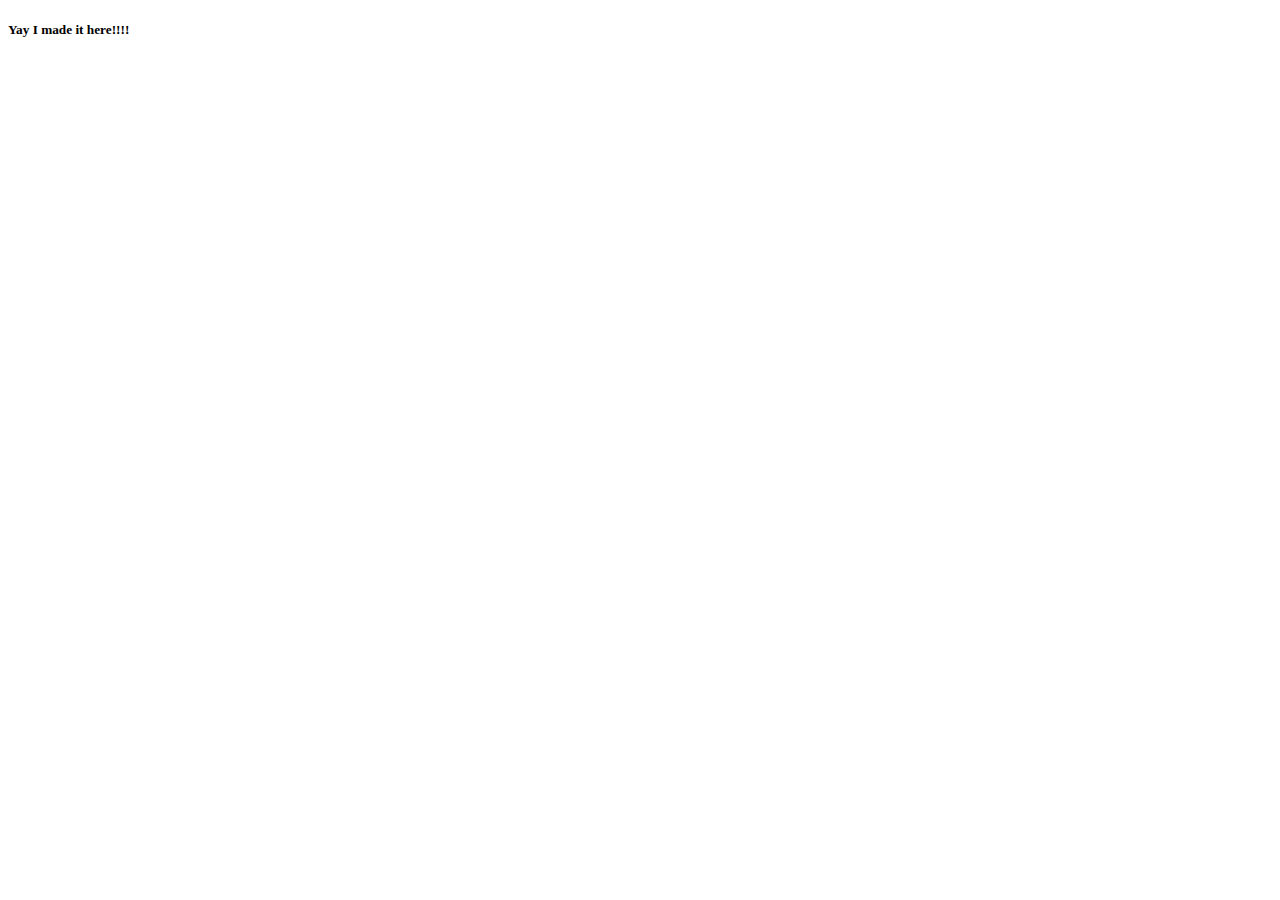
==== src/main/resources/public/index.html @ 15dacc79 "first commit" ====
<!DOCTYPE html>
<html>
<head>
    <meta name="viewport" content="width=device-width, initial-scale=1">
    <title>MeetupRSVP</title>
    <link rel="stylesheet" href="style.css">
</head>
<body>
<h5>Yay I made it here!!!!</h5>
<script src="index.js"></script>
</body>
</html>
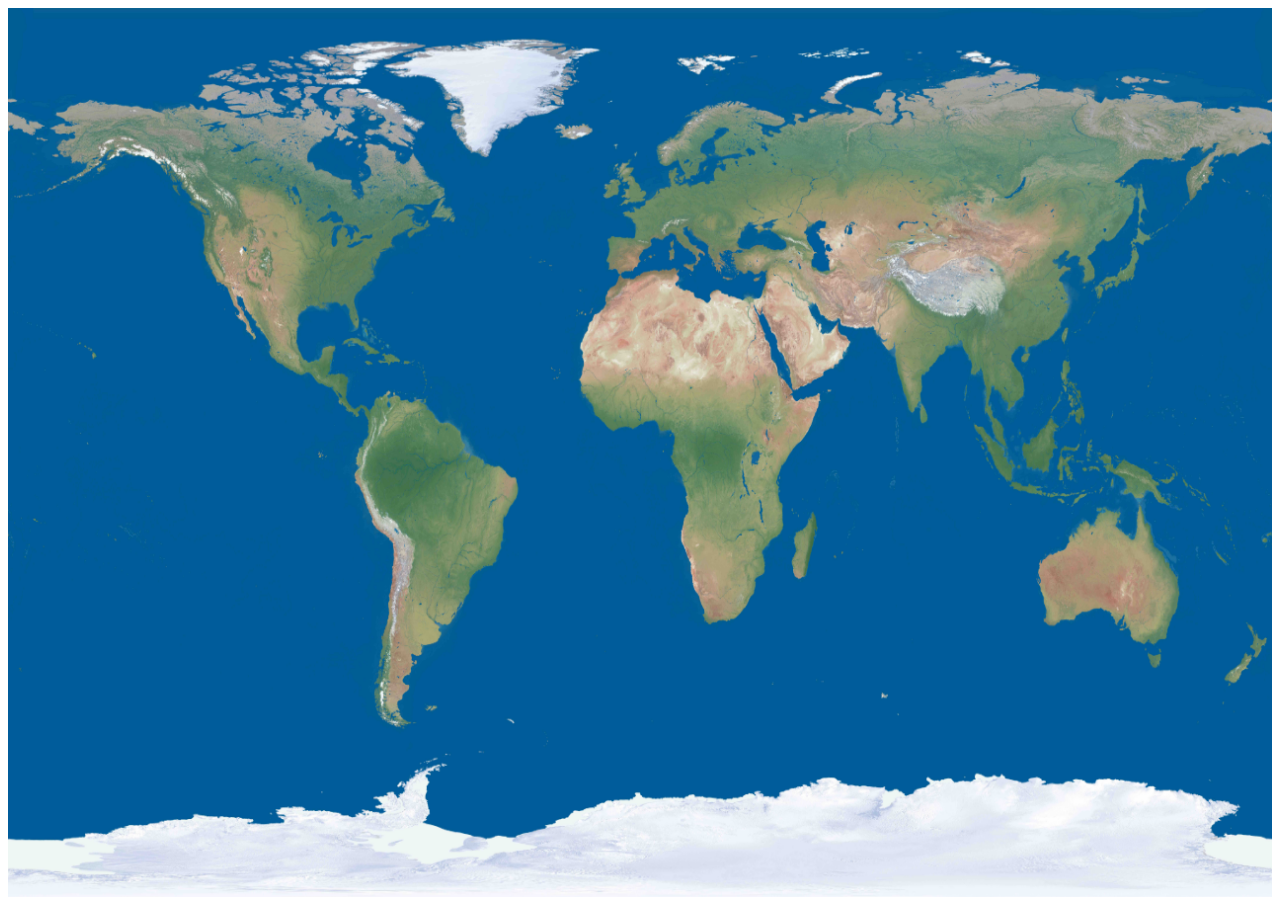
==== commit 7cd722e0: "add map canvas" ====
--- a/src/main/resources/public/index.html
+++ b/src/main/resources/public/index.html
@@ -4,9 +4,10 @@
     <meta name="viewport" content="width=device-width, initial-scale=1">
     <title>MeetupRSVP</title>
     <link rel="stylesheet" href="style.css">
+    <script src="https://js.pusher.com/3.0/pusher.min.js"></script>
 </head>
 <body>
-<h5>Yay I made it here!!!!</h5>
+<canvas id="world-map" height></canvas>
 <script src="index.js"></script>
 </body>
 </html>--- a/src/main/resources/public/style.css
+++ b/src/main/resources/public/style.css
@@ -0,0 +1,4 @@
+#world-map {
+    height: 100%;
+    width: 100%;
+}